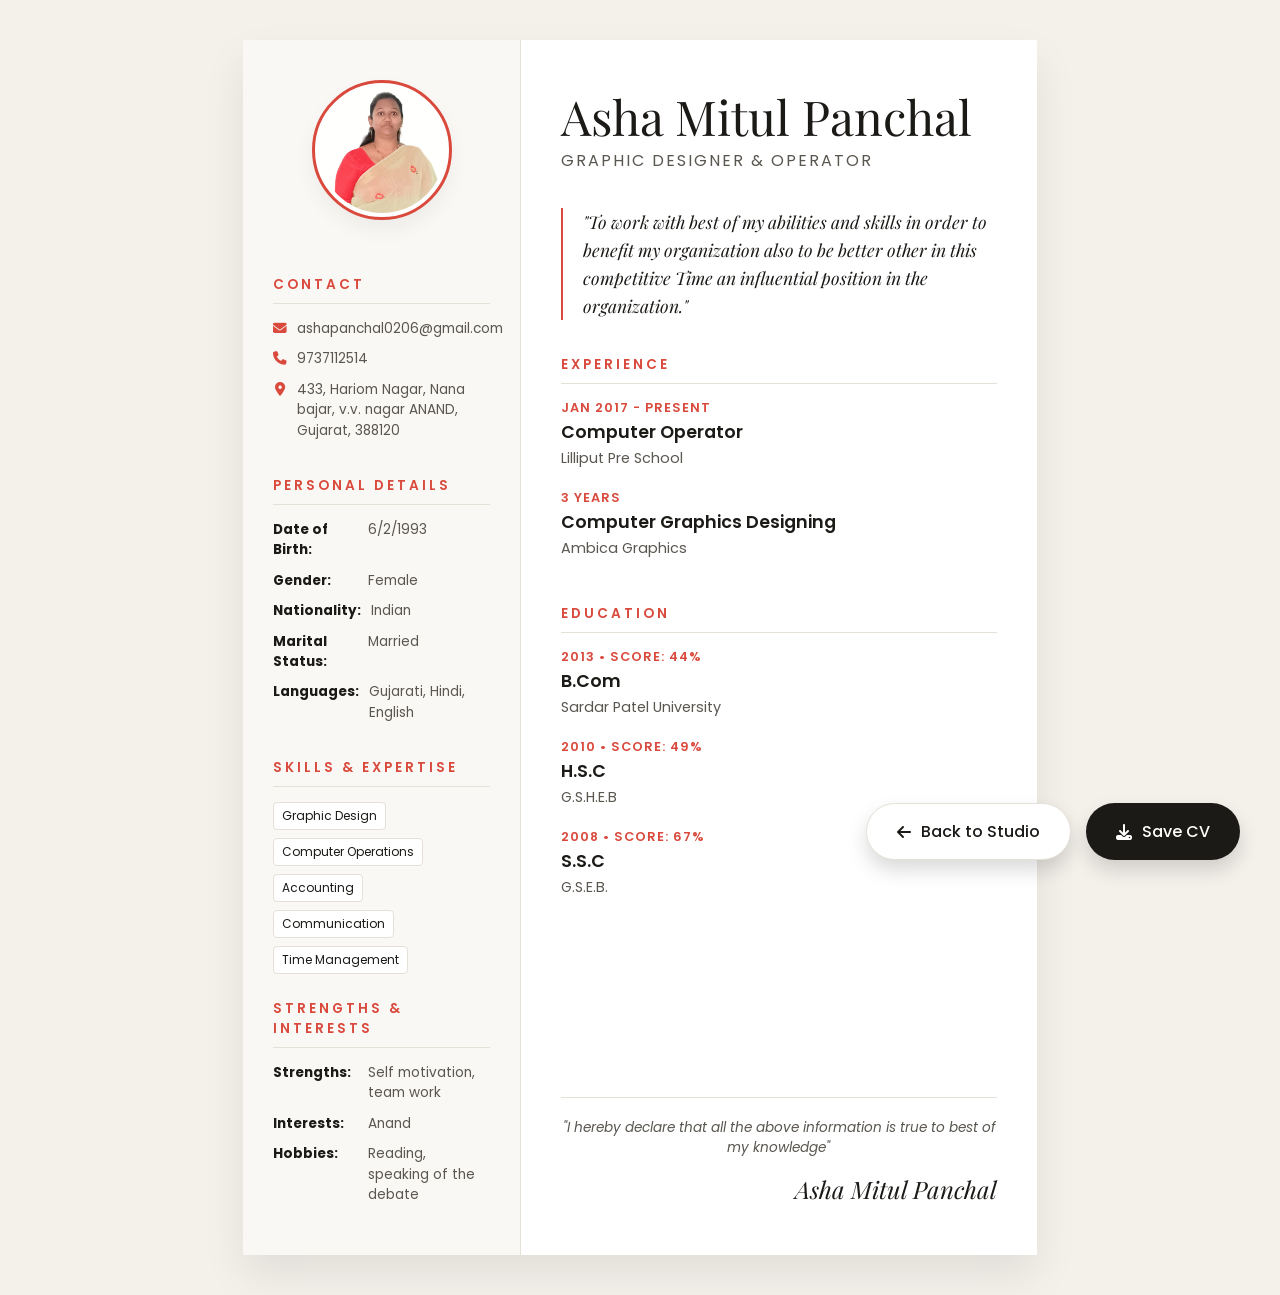
==== resume.html @ 01208132 "Initial commit: Asha Graphic Design Portfolio" ====
<!DOCTYPE html>
<html lang="en">
<head>
    <meta charset="UTF-8">
    <meta name="viewport" content="width=device-width, initial-scale=1.0">
    <title>Resume | Asha Mitul Panchal</title>
    
    <link id="favicon" rel="icon" href="data:image/svg+xml,<svg xmlns=%22http://www.w3.org/2000/svg%22 viewBox=%220 0 100 100%22><rect width=%22100%22 height=%22100%22 rx=%2250%22 fill=%22%23D94A3D%22/><text x=%2250%%22 y=%2255%%22 font-family=%22serif%22 font-weight=%22bold%22 font-size=%2245%22 fill=%22%23FFF%22 text-anchor=%22middle%22 dominant-baseline=%22middle%22>AP</text></svg>">
    
    <link href="https://fonts.googleapis.com/css2?family=Playfair+Display:ital,wght@0,400;0,700;1,400&family=Poppins:wght@300;400;500;600&display=swap" rel="stylesheet">
    <link rel="stylesheet" href="https://cdnjs.cloudflare.com/ajax/libs/font-awesome/6.4.0/css/all.min.css">
    <style>
        /* --- GLOBAL & VARIABLES --- */
        * {
            box-sizing: border-box;
            -webkit-print-color-adjust: exact !important; 
            print-color-adjust: exact !important;
        }

        :root {
            --bg-color: #F4F1EB;
            --card-bg: #FFFFFF;
            --text-main: #1C1A17;
            --text-light: #5A5650;
            --accent: #D94A3D;
            --border: #E5E0D8;
            --font-heading: 'Playfair Display', serif;
            --font-body: 'Poppins', sans-serif;
        }

        body {
            margin: 0; 
            padding: 40px 20px;
            background-color: var(--bg-color);
            color: var(--text-main);
            font-family: var(--font-body);
            display: flex; 
            justify-content: center;
            min-height: 100vh;
        }

        /* --- THE A4 SHEET --- */
        .resume-sheet {
            width: 210mm;
            min-height: 297mm;
            background: var(--card-bg);
            box-shadow: 0 20px 40px rgba(0,0,0,0.08);
            display: flex;
            flex-direction: row;
            overflow: hidden;
        }

        /* --- SIDEBAR --- */
        .sidebar {
            width: 35%;
            background-color: #FAF8F5;
            padding: 40px 30px;
            border-right: 1px solid var(--border);
            display: flex;
            flex-direction: column;
        }

        .profile-container {
            display: flex;
            justify-content: center;
            margin-bottom: 30px;
            width: 100%;
        }
        
        .profile-img {
            width: 140px; 
            height: 140px;
            border-radius: 50%;
            object-fit: cover;
            object-position: top center;
            border: 3px solid var(--accent);
            padding: 4px;
            background: var(--card-bg);
            box-shadow: 0 10px 20px rgba(0,0,0,0.05);
        }

        .section-heading {
            font-size: 0.85rem;
            text-transform: uppercase;
            letter-spacing: 3px;
            color: var(--accent);
            border-bottom: 1px solid var(--border);
            padding-bottom: 8px;
            margin: 25px 0 15px 0;
            font-weight: 600;
            width: 100%;
        }

        .info-text {
            font-size: 0.85rem;
            color: var(--text-light);
            line-height: 1.5;
            margin-bottom: 10px;
            display: flex; 
            align-items: flex-start;
            gap: 10px;
            width: 100%;
        }
        
        .info-text i { 
            color: var(--accent); 
            margin-top: 3px; 
            flex-shrink: 0; 
            width: 14px;
            text-align: center;
        }

        .info-text strong {
            color: var(--text-main);
            flex-shrink: 0; 
            flex-basis: 85px; 
        }

        .info-text span {
            flex: 1;
            overflow-wrap: break-word; 
            word-wrap: break-word;
        }

        .tag-list { display: flex; flex-wrap: wrap; gap: 8px; width: 100%; }
        .tag {
            background: #FFFFFF;
            border: 1px solid var(--border);
            padding: 4px 8px;
            font-size: 0.75rem;
            border-radius: 4px;
            color: var(--text-main);
        }

        /* --- MAIN CONTENT --- */
        .main-content {
            width: 65%;
            padding: 50px 40px;
            display: flex;
            flex-direction: column;
            background-color: var(--card-bg);
        }

        .header-block { margin-bottom: 35px; }
        .header-block h1 {
            font-family: var(--font-heading);
            font-size: 3rem;
            margin: 0 0 5px 0;
            line-height: 1.1;
            font-weight: 400;
        }
        .header-block h2 {
            font-size: 1rem;
            text-transform: uppercase;
            letter-spacing: 2px;
            color: var(--text-light);
            margin: 0; font-weight: 400;
        }

        .objective {
            font-family: var(--font-heading);
            font-size: 1.1rem;
            font-style: italic;
            color: var(--text-main);
            line-height: 1.6;
            padding-left: 20px;
            border-left: 2px solid var(--accent);
            margin-bottom: 35px;
        }

        .item-block { margin-bottom: 20px; }
        .item-date {
            font-size: 0.8rem;
            color: var(--accent);
            font-weight: 600;
            margin-bottom: 2px;
            text-transform: uppercase;
            letter-spacing: 1px;
        }
        .item-title {
            font-size: 1.1rem;
            font-weight: 600;
            margin: 0 0 3px 0;
            color: var(--text-main);
        }
        .item-subtitle {
            font-size: 0.9rem;
            color: var(--text-light);
            margin: 0;
        }

        .declaration {
            margin-top: auto; 
            padding-top: 20px;
            border-top: 1px solid var(--border);
            font-style: italic;
            font-size: 0.85rem;
            color: var(--text-light);
            text-align: center;
        }
        .signature {
            text-align: right;
            font-family: var(--font-heading);
            font-size: 1.5rem;
            margin-top: 15px;
            color: var(--text-main);
        }

        /* --- FLOATING CONTROLS --- */
        .save-btn-container {
            position: fixed; bottom: 40px; right: 40px;
            display: flex; gap: 15px;
            z-index: 1000;
        }
        .btn {
            background-color: var(--text-main);
            color: var(--card-bg);
            border: none; border-radius: 50px;
            padding: 15px 30px; font-family: var(--font-body);
            font-size: 1rem; font-weight: 500; cursor: pointer;
            display: flex; align-items: center; gap: 10px;
            box-shadow: 0 10px 20px rgba(0,0,0,0.15);
            transition: all 0.3s;
            text-decoration: none;
        }
        .btn:hover { background-color: var(--accent); transform: translateY(-3px); color: white; }
        .btn-secondary { background-color: var(--card-bg); color: var(--text-main); border: 1px solid var(--border); }
        .btn-secondary:hover { background-color: #f0f0f0; color: var(--text-main); }

        /* =========================================
           STRICT PRINT RULES (THE FIX)
           ========================================= */
        @media print {
            @page { 
                margin: 0; 
                size: A4 portrait; 
            }
            body { 
                padding: 0; 
                margin: 0; 
                background: white !important;
            }
            
            /* FORCE SIDE-BY-SIDE LAYOUT */
            .resume-sheet {
                display: flex !important;
                flex-direction: row !important;
                width: 210mm !important; 
                height: 297mm !important; 
                max-height: 297mm !important;
                margin: 0 !important;
                box-shadow: none !important;
                page-break-after: avoid !important;
            }

            /* FORCE SIDEBAR STYLES */
            .sidebar { 
                display: flex !important;
                width: 35% !important;
                height: 297mm !important;
                background-color: #FAF8F5 !important; 
                border-right: 1px solid #E5E0D8 !important; 
                padding: 30px 25px !important; 
            }

            /* FORCE MAIN CONTENT STYLES */
            .main-content {
                display: flex !important;
                width: 65% !important;
                height: 297mm !important;
                padding: 30px 35px !important;
                background-color: #FFFFFF !important;
            }
            
            /* HIDE BUTTONS */
            .save-btn-container { display: none !important; }
            
            /* ADJUST SIZING SO IT DOESN'T SPILL TO PAGE 2 */
            .profile-img { width: 130px !important; height: 130px !important; margin-bottom: 20px !important; box-shadow: none !important; }
            .section-heading { margin: 15px 0 10px 0 !important; }
            .info-text { margin-bottom: 8px !important; }
            .header-block { margin-bottom: 25px !important; }
            .objective { margin-bottom: 25px !important; font-size: 1rem !important; }
            .item-block { margin-bottom: 15px !important; }
        }

        /* =========================================
           MOBILE VIEW (ONLY on screens, NEVER in print)
           ========================================= */
        @media screen and (max-width: 768px) {
            .resume-sheet { flex-direction: column; width: 100%; min-height: auto; }
            .sidebar { width: 100%; border-right: none; border-bottom: 1px solid var(--border); }
            .main-content { width: 100%; }
            .save-btn-container { bottom: 20px; right: 20px; flex-direction: column; }
        }
    </style>
</head>
<body>

    <div class="save-btn-container">
        <a href="index.html" class="btn btn-secondary"><i class="fas fa-arrow-left"></i> Back to Studio</a>
        <button class="btn" onclick="window.print()"><i class="fas fa-download"></i> Save CV</button>
    </div>

    <div class="resume-sheet">
        
        <aside class="sidebar">
            
            <div class="profile-container">
                <img src="Asha.jpeg" alt="Asha Mitul Panchal" class="profile-img">
            </div>

            <div class="section-heading">Contact</div>
            <div class="info-text"><i class="fas fa-envelope"></i> <span>ashapanchal0206@gmail.com</span></div>
            <div class="info-text"><i class="fas fa-phone"></i> <span>9737112514</span></div>
            <div class="info-text"><i class="fas fa-map-marker-alt"></i> <span>433, Hariom Nagar, Nana bajar, v.v. nagar ANAND, Gujarat, 388120</span></div>

            <div class="section-heading">Personal Details</div>
            <div class="info-text"><strong>Date of Birth:</strong> <span>6/2/1993</span></div>
            <div class="info-text"><strong>Gender:</strong> <span>Female</span></div>
            <div class="info-text"><strong>Nationality:</strong> <span>Indian</span></div>
            <div class="info-text"><strong>Marital Status:</strong> <span>Married</span></div>
            <div class="info-text"><strong>Languages:</strong> <span>Gujarati, Hindi, English</span></div>

            <div class="section-heading">Skills & Expertise</div>
            <div class="tag-list">
                <span class="tag">Graphic Design</span>
                <span class="tag">Computer Operations</span>
                <span class="tag">Accounting</span>
                <span class="tag">Communication</span>
                <span class="tag">Time Management</span>
            </div>

            <div class="section-heading">Strengths & Interests</div>
            <div class="info-text"><strong>Strengths:</strong> <span>Self motivation, team work</span></div>
            <div class="info-text"><strong>Interests:</strong> <span>Anand</span></div>
            <div class="info-text"><strong>Hobbies:</strong> <span>Reading, speaking of the debate</span></div>
        </aside>

        <main class="main-content">
            <div class="header-block">
                <h1>Asha Mitul Panchal</h1>
                <h2>Graphic Designer & Operator</h2>
            </div>

            <div class="objective">
                "To work with best of my abilities and skills in order to benefit my organization also to be better other in this competitive Time an influential position in the organization."
            </div>

            <div class="section-heading" style="margin-top: 0;">Experience</div>
            
            <div class="item-block">
                <div class="item-date">Jan 2017 - Present</div>
                <h3 class="item-title">Computer Operator</h3>
                <p class="item-subtitle">Lilliput Pre School</p>
            </div>

            <div class="item-block">
                <div class="item-date">3 Years</div>
                <h3 class="item-title">Computer Graphics Designing</h3>
                <p class="item-subtitle">Ambica Graphics</p>
            </div>

            <div class="section-heading">Education</div>

            <div class="item-block">
                <div class="item-date">2013 • Score: 44%</div>
                <h3 class="item-title">B.Com</h3>
                <p class="item-subtitle">Sardar Patel University</p>
            </div>

            <div class="item-block">
                <div class="item-date">2010 • Score: 49%</div>
                <h3 class="item-title">H.S.C</h3>
                <p class="item-subtitle">G.S.H.E.B</p>
            </div>

            <div class="item-block">
                <div class="item-date">2008 • Score: 67%</div>
                <h3 class="item-title">S.S.C</h3>
                <p class="item-subtitle">G.S.E.B.</p>
            </div>

            <div class="declaration">
                "I hereby declare that all the above information is true to best of my knowledge"
                <div class="signature">Asha Mitul Panchal</div>
            </div>
        </main>
    </div>

</body>
</html>
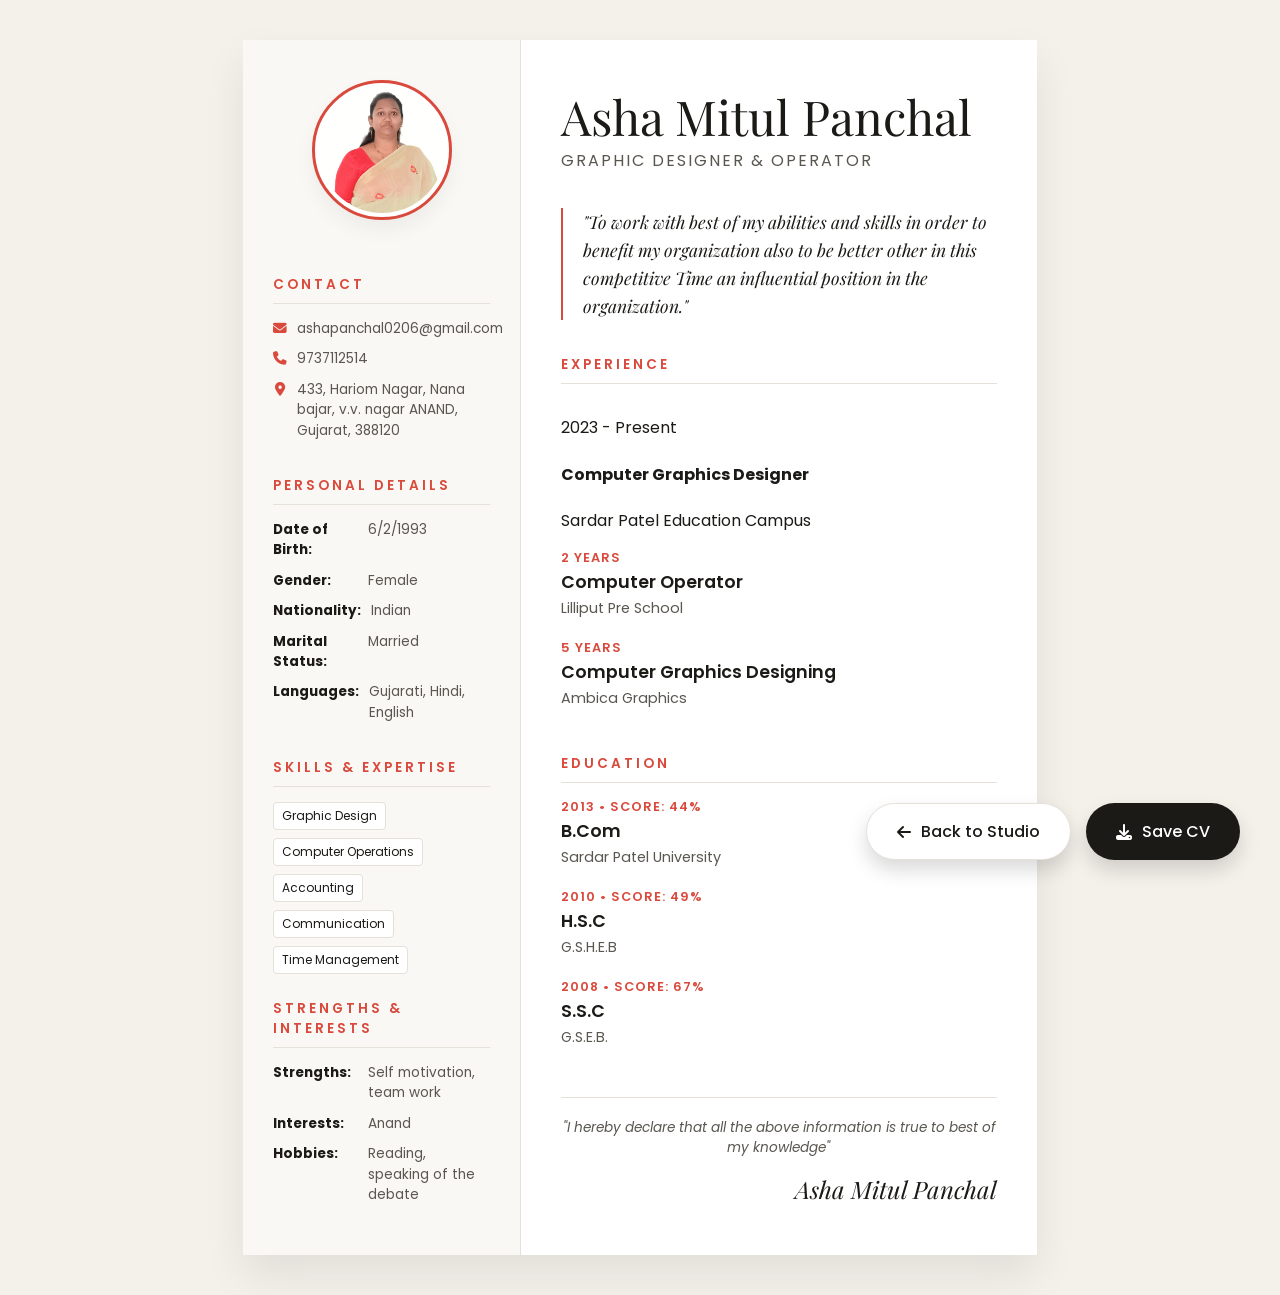
==== commit 3fb43a27: "Updated my portfolio gallery" ====
--- a/resume.html
+++ b/resume.html
@@ -349,14 +349,20 @@
 
             <div class="section-heading" style="margin-top: 0;">Experience</div>
             
-            <div class="item-block">
-                <div class="item-date">Jan 2017 - Present</div>
+            <div class="resume-item">
+                        <p class="r-date">2023 - Present</p>
+                        <h4 class="r-role">Computer Graphics Designer</h4>
+                        <p class="r-company">Sardar Patel Education Campus</p>
+            </div>
+
+            <div class="item-block">
+                <div class="item-date">2 Years</div>
                 <h3 class="item-title">Computer Operator</h3>
                 <p class="item-subtitle">Lilliput Pre School</p>
             </div>
 
             <div class="item-block">
-                <div class="item-date">3 Years</div>
+                <div class="item-date">5 Years</div>
                 <h3 class="item-title">Computer Graphics Designing</h3>
                 <p class="item-subtitle">Ambica Graphics</p>
             </div>
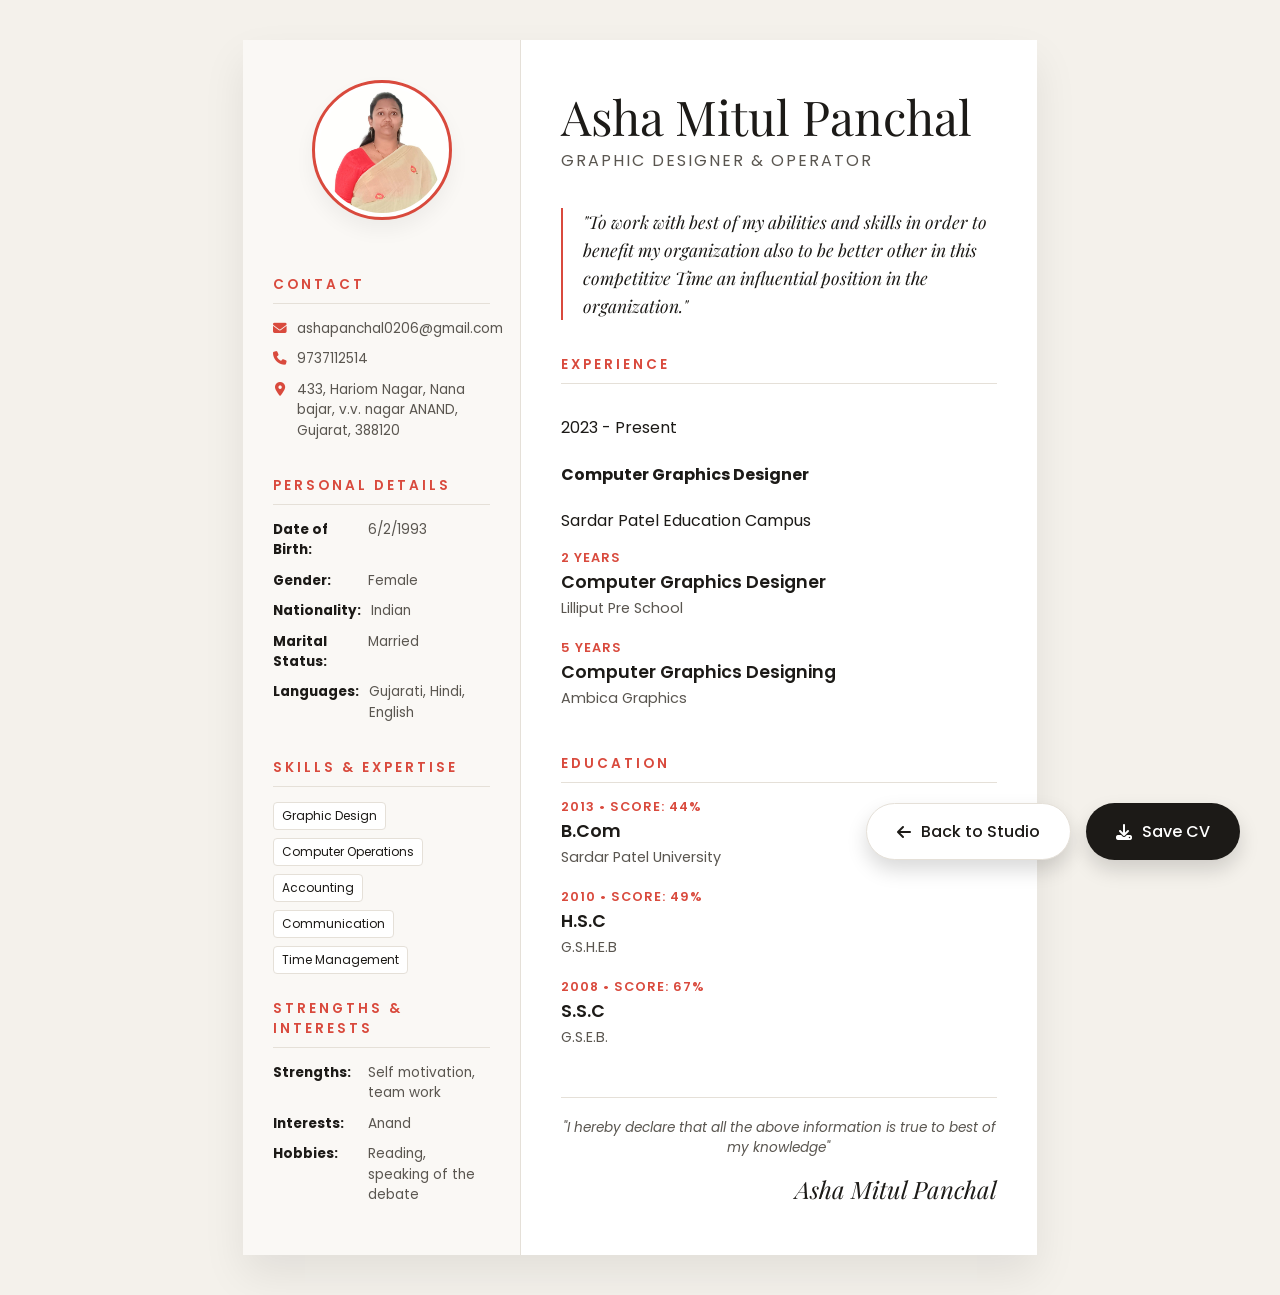
==== commit 92f08599: "Updated Cpm[uter Graphics Designer" ====
--- a/resume.html
+++ b/resume.html
@@ -357,7 +357,7 @@
 
             <div class="item-block">
                 <div class="item-date">2 Years</div>
-                <h3 class="item-title">Computer Operator</h3>
+                <h3 class="item-title">Computer Graphics Designer</h3>
                 <p class="item-subtitle">Lilliput Pre School</p>
             </div>
 
